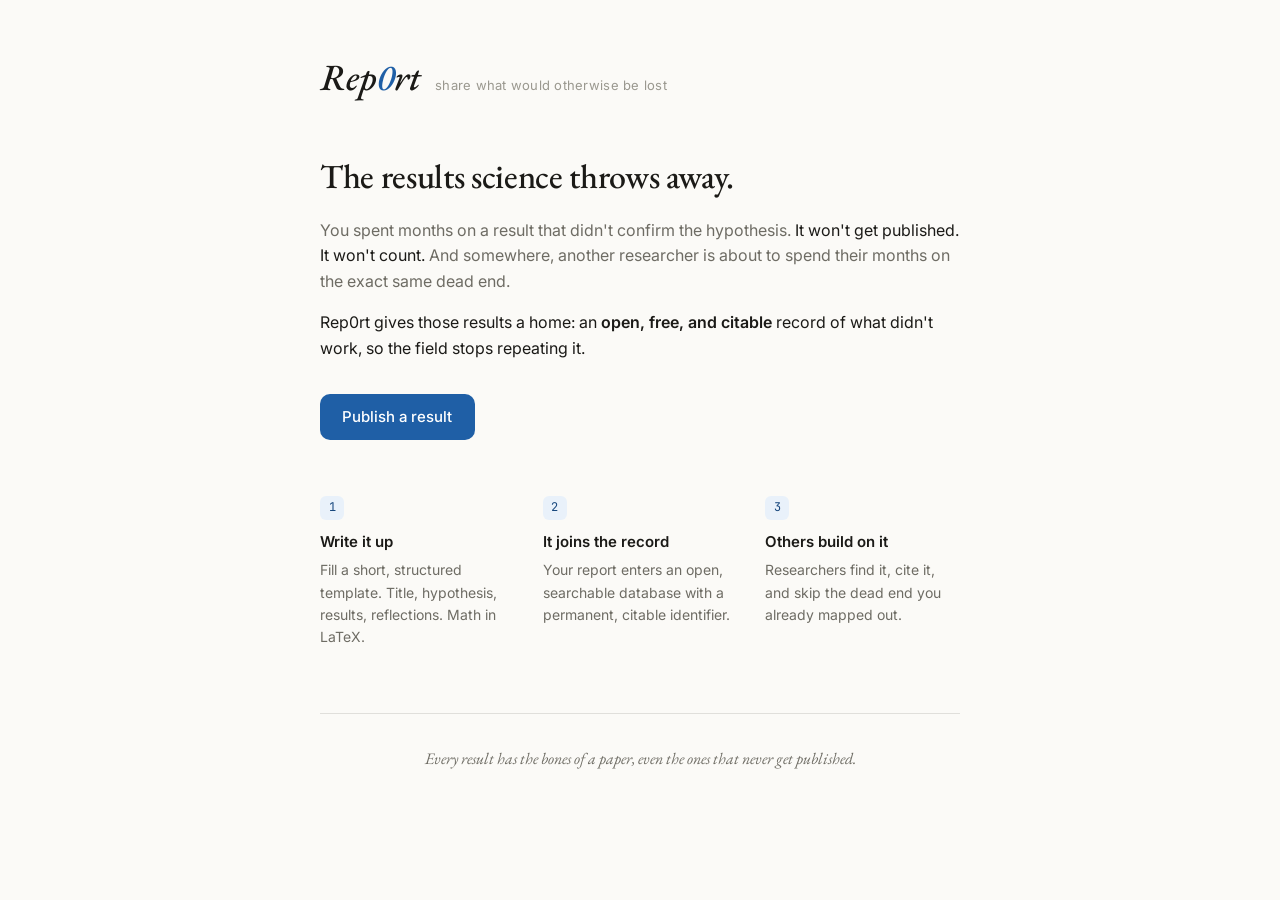
==== index.html @ 69b29905 "Add files via upload" ====
<!DOCTYPE html>
<html lang="en">
<head>
<meta charset="UTF-8" />
<meta name="viewport" content="width=device-width, initial-scale=1.0" />
<title>Rep0rt — share what would otherwise be lost</title>
<link rel="preconnect" href="https://fonts.googleapis.com" />
<link rel="preconnect" href="https://fonts.gstatic.com" crossorigin />
<link href="https://fonts.googleapis.com/css2?family=EB+Garamond:ital,wght@0,400;0,500;1,400;1,500&family=Inter:wght@400;500;600&family=JetBrains+Mono:wght@400&display=swap" rel="stylesheet" />
<style>
  :root {
    --paper:#FBFAF7; --surface:#FFFFFF; --ink:#1B1A17; --muted:#6E6C64; --hint:#9A988F;
    --line:rgba(27,26,23,0.12); --line-strong:rgba(27,26,23,0.24);
    --accent:#1F5FA6; --accent-ink:#16467C; --accent-bg:#E9F1FA;
    --radius:10px;
  }
  @media (prefers-color-scheme: dark) {
    :root {
      --paper:#1A1A18; --surface:#232320; --ink:#ECEAE3; --muted:#A6A49B; --hint:#76746C;
      --line:rgba(236,234,227,0.14); --line-strong:rgba(236,234,227,0.28);
      --accent:#6FA8E0; --accent-ink:#BCD7F2; --accent-bg:#233649;
    }
  }
  * { box-sizing:border-box; }
  body {
    margin:0; background:var(--paper); color:var(--ink);
    font-family:"Inter", system-ui, -apple-system, sans-serif;
    font-size:16px; line-height:1.6; -webkit-font-smoothing:antialiased;
  }
  .wrap { max-width:680px; margin:0 auto; padding:3rem 1.25rem 4rem; }
  header { display:flex; align-items:baseline; gap:14px; flex-wrap:wrap; }
  .mark { font-family:"EB Garamond", Georgia, serif; font-style:italic; font-weight:500; font-size:37px; letter-spacing:0; color:var(--ink); text-decoration:none; }
  .mark .z { color:var(--accent); }
  .meta { font-size:13px; color:var(--hint); letter-spacing:0.02em; }

  .hero { margin-top:3rem; }
  .hero h1 { font-family:"EB Garamond", Georgia, serif; font-weight:500; font-size:34px; line-height:1.25; letter-spacing:-0.01em; margin:0 0 1.25rem; }
  .hook { font-size:16px; color:var(--muted); margin:0 0 1rem; }
  .hook .strong { color:var(--ink); }
  .solution { font-size:16px; color:var(--ink); margin:0 0 2rem; }
  .solution b { font-weight:600; }
  .cta {
    display:inline-block; font-size:15px; font-weight:500; text-decoration:none;
    color:#fff; background:var(--accent); border-radius:var(--radius); padding:0.7rem 1.4rem;
    transition:transform .06s, opacity .12s;
  }
  @media (prefers-color-scheme: dark) { .cta { color:#12100c; } }
  .cta:hover { opacity:0.92; }
  .cta:active { transform:scale(0.98); }

  .steps { margin-top:3.5rem; display:grid; gap:1.5rem; }
  @media (min-width:620px) { .steps { grid-template-columns:repeat(3,1fr); gap:1.75rem; } }
  .step .n { font-family:"JetBrains Mono", monospace; font-size:12px; color:var(--accent-ink); background:var(--accent-bg); width:24px; height:24px; border-radius:6px; display:flex; align-items:center; justify-content:center; margin-bottom:0.6rem; }
  .step h3 { font-size:15px; font-weight:600; margin:0 0 0.35rem; }
  .step p { font-size:14px; color:var(--muted); margin:0; }

  .foot { font-family:"EB Garamond", serif; font-style:italic; font-size:16px; color:var(--muted); text-align:center; margin-top:4rem; padding-top:2rem; border-top:0.5px solid var(--line); }
  :focus-visible { outline:2px solid var(--accent); outline-offset:2px; }
  @media (max-width:560px) { .wrap { padding-top:2rem; } .hero h1 { font-size:28px; } }
</style>
</head>
<body>
<div class="wrap">

  <header>
    <span class="mark">Rep<span class="z">0</span>rt</span>
    <span class="meta">share what would otherwise be lost</span>
  </header>

  <section class="hero">
    <h1>The results science throws away.</h1>
    <p class="hook">You spent months on a result that didn't confirm the hypothesis. <span class="strong">It won't get published. It won't count.</span> And somewhere, another researcher is about to spend their months on the exact same dead end.</p>
    <p class="solution">Rep0rt gives those results a home: an <b>open, free, and citable</b> record of what didn't work, so the field stops repeating it.</p>
    <a class="cta" href="submit.html">Publish a result</a>
  </section>

  <section class="steps">
    <div class="step">
      <div class="n">1</div>
      <h3>Write it up</h3>
      <p>Fill a short, structured template. Title, hypothesis, results, reflections. Math in LaTeX.</p>
    </div>
    <div class="step">
      <div class="n">2</div>
      <h3>It joins the record</h3>
      <p>Your report enters an open, searchable database with a permanent, citable identifier.</p>
    </div>
    <div class="step">
      <div class="n">3</div>
      <h3>Others build on it</h3>
      <p>Researchers find it, cite it, and skip the dead end you already mapped out.</p>
    </div>
  </section>

  <p class="foot">Every result has the bones of a paper, even the ones that never get published.</p>

</div>
</body>
</html>
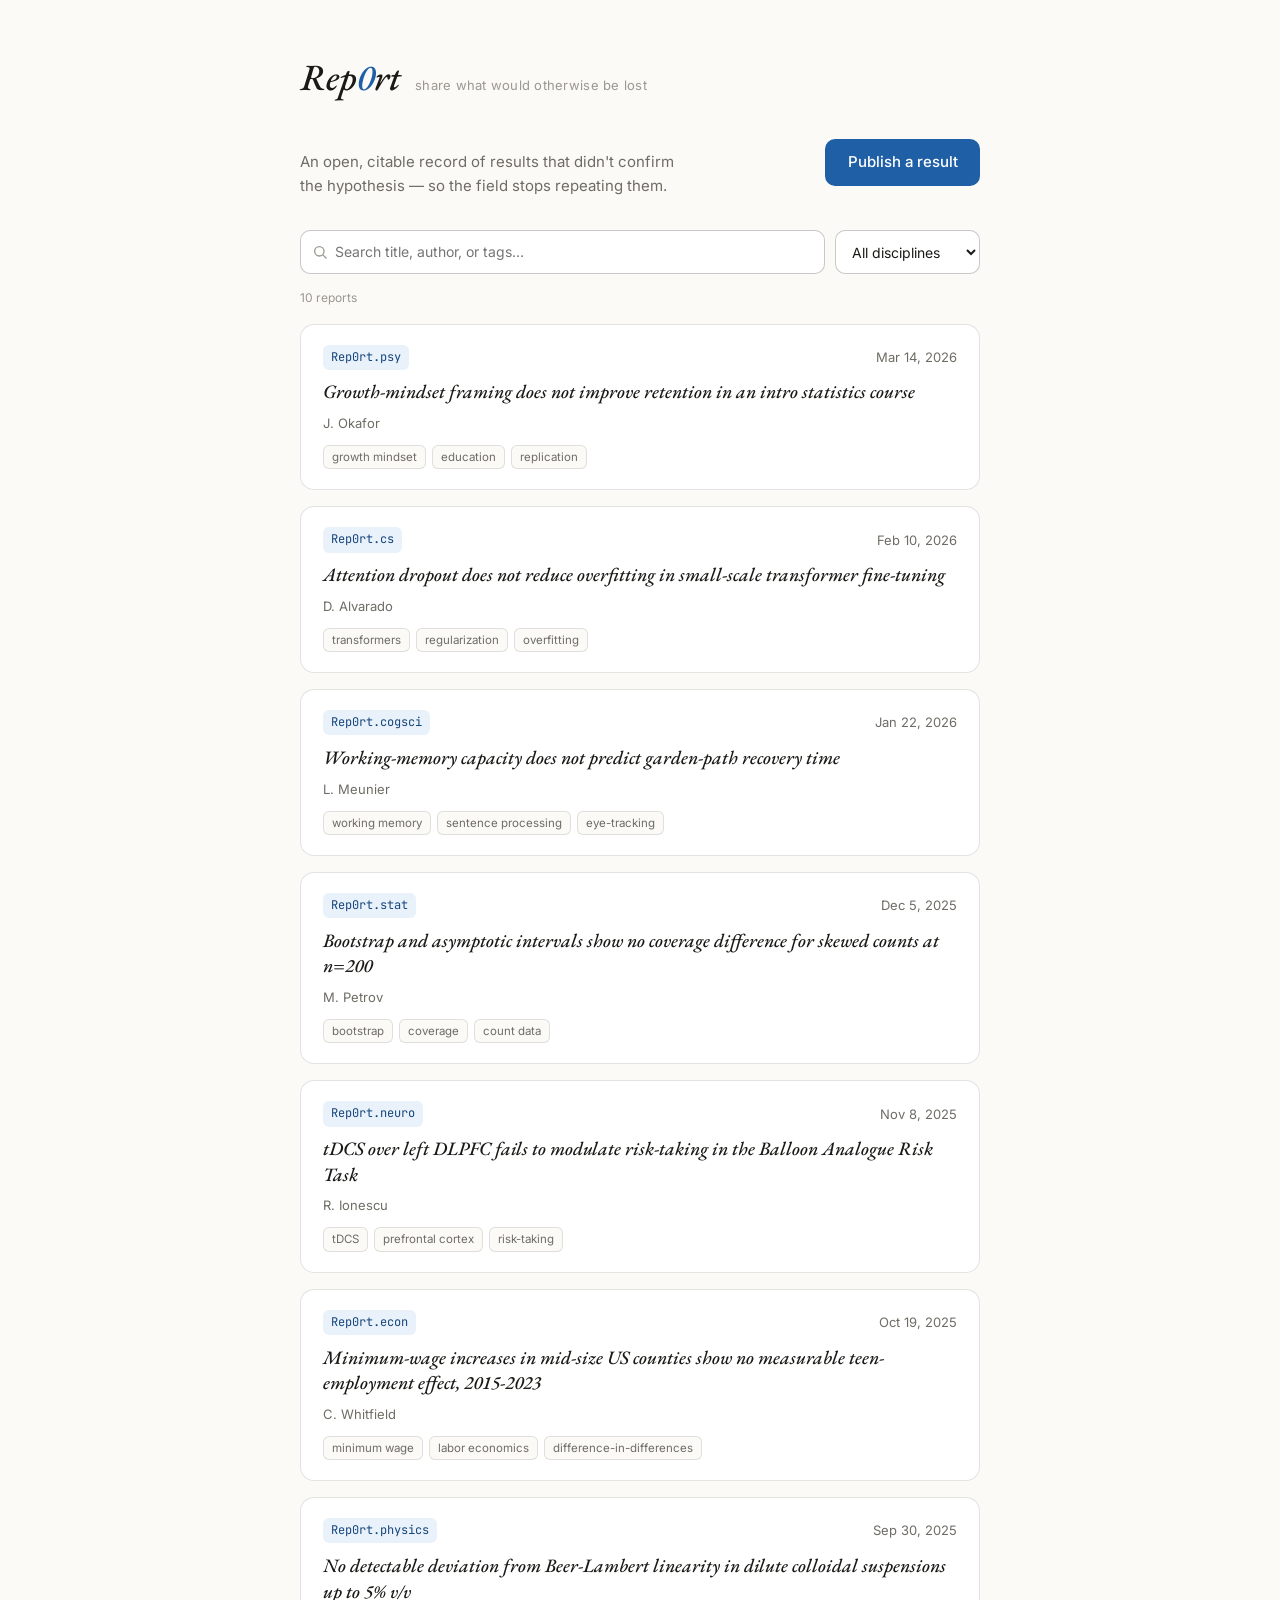
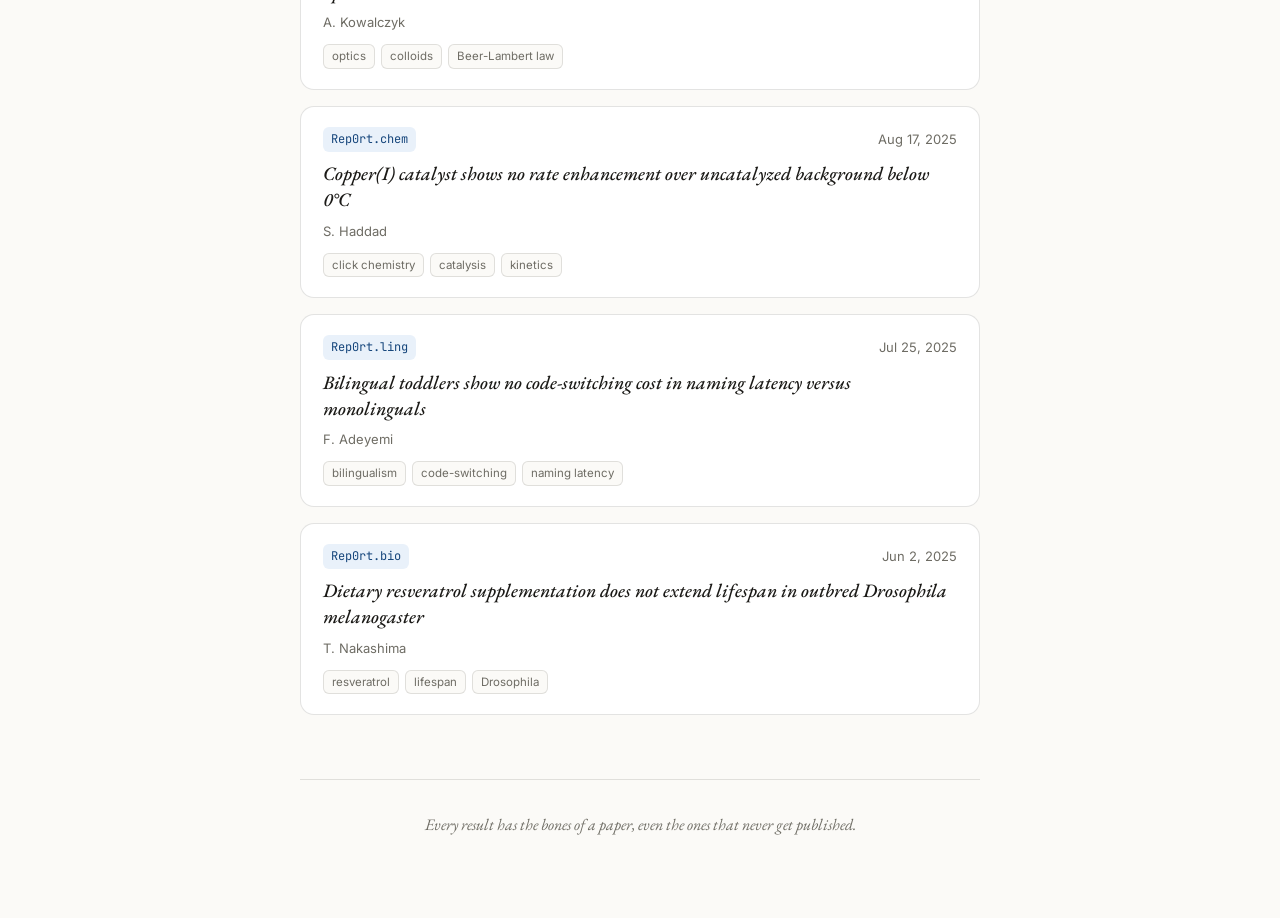
==== commit e640f87f: "Rework site into feed/detail pages with Q&A and moderation Replace the text-heavy landing page with " ====
--- a/index.html
+++ b/index.html
@@ -3,97 +3,86 @@
 <head>
 <meta charset="UTF-8" />
 <meta name="viewport" content="width=device-width, initial-scale=1.0" />
-<title>Rep0rt — share what would otherwise be lost</title>
+<title>Rep0rt — an open record of null results</title>
 <link rel="preconnect" href="https://fonts.googleapis.com" />
 <link rel="preconnect" href="https://fonts.gstatic.com" crossorigin />
 <link href="https://fonts.googleapis.com/css2?family=EB+Garamond:ital,wght@0,400;0,500;1,400;1,500&family=Inter:wght@400;500;600&family=JetBrains+Mono:wght@400&display=swap" rel="stylesheet" />
+<link rel="stylesheet" href="assets/rep0rt.css" />
 <style>
-  :root {
-    --paper:#FBFAF7; --surface:#FFFFFF; --ink:#1B1A17; --muted:#6E6C64; --hint:#9A988F;
-    --line:rgba(27,26,23,0.12); --line-strong:rgba(27,26,23,0.24);
-    --accent:#1F5FA6; --accent-ink:#16467C; --accent-bg:#E9F1FA;
-    --radius:10px;
+  .lede { display:flex; align-items:baseline; justify-content:space-between; gap:1.5rem; flex-wrap:wrap; margin-top:2rem; }
+  .lede p { font-size:15px; color:var(--muted); margin:0; max-width:44ch; }
+
+  .bar { display:flex; gap:10px; margin-top:2rem; }
+  .search-wrap { position:relative; flex:1; }
+  .search-wrap svg { position:absolute; left:12px; top:50%; transform:translateY(-50%); width:16px; height:16px; color:var(--hint); pointer-events:none; }
+  #search {
+    width:100%; background:var(--surface); color:var(--ink);
+    border:0.5px solid var(--line-strong); border-radius:var(--radius);
+    padding:0.6rem 0.75rem 0.6rem 2.1rem; font:inherit; font-size:14px; outline:none;
+    transition:border-color .12s, box-shadow .12s;
   }
-  @media (prefers-color-scheme: dark) {
-    :root {
-      --paper:#1A1A18; --surface:#232320; --ink:#ECEAE3; --muted:#A6A49B; --hint:#76746C;
-      --line:rgba(236,234,227,0.14); --line-strong:rgba(236,234,227,0.28);
-      --accent:#6FA8E0; --accent-ink:#BCD7F2; --accent-bg:#233649;
-    }
+  #search:focus { border-color:var(--accent); box-shadow:0 0 0 3px var(--accent-bg); }
+  #discipline-filter {
+    background:var(--surface); color:var(--ink); border:0.5px solid var(--line-strong);
+    border-radius:var(--radius); padding:0.6rem 0.75rem; font:inherit; font-size:14px;
+    outline:none; cursor:pointer; max-width:190px; transition:border-color .12s, box-shadow .12s;
   }
-  * { box-sizing:border-box; }
-  body {
-    margin:0; background:var(--paper); color:var(--ink);
-    font-family:"Inter", system-ui, -apple-system, sans-serif;
-    font-size:16px; line-height:1.6; -webkit-font-smoothing:antialiased;
+  #discipline-filter:focus { border-color:var(--accent); box-shadow:0 0 0 3px var(--accent-bg); }
+
+  .count { font-size:12px; color:var(--hint); margin:0.9rem 0 0; }
+
+  .cards { display:grid; gap:1rem; margin-top:1rem; }
+  .card {
+    display:block; background:var(--surface); border:0.5px solid var(--line); border-radius:14px;
+    padding:1.25rem 1.4rem; text-decoration:none; color:inherit; cursor:pointer;
+    transition:border-color .12s, transform .06s;
   }
-  .wrap { max-width:680px; margin:0 auto; padding:3rem 1.25rem 4rem; }
-  header { display:flex; align-items:baseline; gap:14px; flex-wrap:wrap; }
-  .mark { font-family:"EB Garamond", Georgia, serif; font-style:italic; font-weight:500; font-size:37px; letter-spacing:0; color:var(--ink); text-decoration:none; }
-  .mark .z { color:var(--accent); }
-  .meta { font-size:13px; color:var(--hint); letter-spacing:0.02em; }
+  .card:hover { border-color:var(--line-strong); }
+  .card:active { transform:scale(0.995); }
+  .card-top { display:flex; align-items:center; justify-content:space-between; gap:10px; margin-bottom:0.6rem; }
+  .card h2 { font-family:"EB Garamond", Georgia, serif; font-weight:500; font-style:italic; font-size:19px; line-height:1.35; margin:0 0 0.5rem; color:var(--ink); }
+  .card-meta { display:flex; flex-wrap:wrap; gap:6px 10px; font-size:13px; color:var(--muted); align-items:center; }
+  .card-meta .dot { color:var(--hint); }
+  .card-tags { display:flex; flex-wrap:wrap; gap:6px; margin-top:0.7rem; }
+  .tag { font-size:11.5px; color:var(--muted); background:var(--paper); border:0.5px solid var(--line); border-radius:6px; padding:2px 8px; }
 
-  .hero { margin-top:3rem; }
-  .hero h1 { font-family:"EB Garamond", Georgia, serif; font-weight:500; font-size:34px; line-height:1.25; letter-spacing:-0.01em; margin:0 0 1.25rem; }
-  .hook { font-size:16px; color:var(--muted); margin:0 0 1rem; }
-  .hook .strong { color:var(--ink); }
-  .solution { font-size:16px; color:var(--ink); margin:0 0 2rem; }
-  .solution b { font-weight:600; }
-  .cta {
-    display:inline-block; font-size:15px; font-weight:500; text-decoration:none;
-    color:#fff; background:var(--accent); border-radius:var(--radius); padding:0.7rem 1.4rem;
-    transition:transform .06s, opacity .12s;
-  }
-  @media (prefers-color-scheme: dark) { .cta { color:#12100c; } }
-  .cta:hover { opacity:0.92; }
-  .cta:active { transform:scale(0.98); }
-
-  .steps { margin-top:3.5rem; display:grid; gap:1.5rem; }
-  @media (min-width:620px) { .steps { grid-template-columns:repeat(3,1fr); gap:1.75rem; } }
-  .step .n { font-family:"JetBrains Mono", monospace; font-size:12px; color:var(--accent-ink); background:var(--accent-bg); width:24px; height:24px; border-radius:6px; display:flex; align-items:center; justify-content:center; margin-bottom:0.6rem; }
-  .step h3 { font-size:15px; font-weight:600; margin:0 0 0.35rem; }
-  .step p { font-size:14px; color:var(--muted); margin:0; }
-
-  .foot { font-family:"EB Garamond", serif; font-style:italic; font-size:16px; color:var(--muted); text-align:center; margin-top:4rem; padding-top:2rem; border-top:0.5px solid var(--line); }
-  :focus-visible { outline:2px solid var(--accent); outline-offset:2px; }
-  @media (max-width:560px) { .wrap { padding-top:2rem; } .hero h1 { font-size:28px; } }
+  .empty { text-align:center; color:var(--hint); font-size:14px; padding:2.5rem 0; }
+  @media (max-width:560px) { .bar { flex-direction:column; } #discipline-filter { max-width:none; } }
 </style>
 </head>
 <body>
 <div class="wrap">
 
-  <header>
+  <header class="site">
     <span class="mark">Rep<span class="z">0</span>rt</span>
     <span class="meta">share what would otherwise be lost</span>
   </header>
 
-  <section class="hero">
-    <h1>The results science throws away.</h1>
-    <p class="hook">You spent months on a result that didn't confirm the hypothesis. <span class="strong">It won't get published. It won't count.</span> And somewhere, another researcher is about to spend their months on the exact same dead end.</p>
-    <p class="solution">Rep0rt gives those results a home: an <b>open, free, and citable</b> record of what didn't work, so the field stops repeating it.</p>
+  <section class="lede">
+    <p>An open, citable record of results that didn't confirm the hypothesis — so the field stops repeating them.</p>
     <a class="cta" href="submit.html">Publish a result</a>
   </section>
 
-  <section class="steps">
-    <div class="step">
-      <div class="n">1</div>
-      <h3>Write it up</h3>
-      <p>Fill a short, structured template. Title, hypothesis, results, reflections. Math in LaTeX.</p>
+  <div class="bar">
+    <div class="search-wrap">
+      <svg viewBox="0 0 24 24" fill="none" stroke="currentColor" stroke-width="2" stroke-linecap="round" stroke-linejoin="round"><circle cx="11" cy="11" r="7"/><path d="M21 21l-4.3-4.3"/></svg>
+      <input type="text" id="search" placeholder="Search title, author, or tags…" autocomplete="off" />
     </div>
-    <div class="step">
-      <div class="n">2</div>
-      <h3>It joins the record</h3>
-      <p>Your report enters an open, searchable database with a permanent, citable identifier.</p>
-    </div>
-    <div class="step">
-      <div class="n">3</div>
-      <h3>Others build on it</h3>
-      <p>Researchers find it, cite it, and skip the dead end you already mapped out.</p>
-    </div>
-  </section>
+    <select id="discipline-filter" aria-label="Filter by discipline">
+      <option value="">All disciplines</option>
+    </select>
+  </div>
+
+  <p class="count" id="count"></p>
+
+  <div class="cards" id="cards"></div>
+  <p class="empty" id="empty" hidden>No reports match your search.</p>
 
   <p class="foot">Every result has the bones of a paper, even the ones that never get published.</p>
 
 </div>
+
+<script src="assets/reports-data.js"></script>
+<script src="assets/index.js"></script>
 </body>
 </html>
--- a/assets/rep0rt.css
+++ b/assets/rep0rt.css
@@ -0,0 +1,53 @@
+/* Shared tokens and base styles for index.html / report.html / submit.html.
+   Page-specific layout stays in each page's own <style> block. */
+:root {
+  --paper:#FBFAF7; --surface:#FFFFFF; --ink:#1B1A17; --muted:#6E6C64; --hint:#9A988F;
+  --line:rgba(27,26,23,0.12); --line-strong:rgba(27,26,23,0.24);
+  --accent:#1F5FA6; --accent-ink:#16467C; --accent-bg:#E9F1FA;
+  --warn:#B26B00; --danger:#B42318;
+  --radius:10px;
+}
+@media (prefers-color-scheme: dark) {
+  :root {
+    --paper:#1A1A18; --surface:#232320; --ink:#ECEAE3; --muted:#A6A49B; --hint:#76746C;
+    --line:rgba(236,234,227,0.14); --line-strong:rgba(236,234,227,0.28);
+    --accent:#6FA8E0; --accent-ink:#BCD7F2; --accent-bg:#233649;
+    --warn:#E5A94D; --danger:#E88A82;
+  }
+}
+* { box-sizing:border-box; }
+body {
+  margin:0; background:var(--paper); color:var(--ink);
+  font-family:"Inter", system-ui, -apple-system, sans-serif;
+  font-size:16px; line-height:1.6; -webkit-font-smoothing:antialiased;
+}
+.wrap { max-width:720px; margin:0 auto; padding:3rem 1.25rem 4rem; }
+
+header.site { display:flex; align-items:baseline; gap:14px; flex-wrap:wrap; }
+.mark { font-family:"EB Garamond", Georgia, serif; font-style:italic; font-weight:500; font-size:37px; letter-spacing:0; color:var(--ink); text-decoration:none; }
+.mark .z { color:var(--accent); }
+.meta { font-size:13px; color:var(--hint); letter-spacing:0.02em; }
+
+.cta {
+  display:inline-block; font-size:15px; font-weight:500; text-decoration:none;
+  color:#fff; background:var(--accent); border-radius:var(--radius); padding:0.7rem 1.4rem;
+  transition:transform .06s, opacity .12s;
+}
+@media (prefers-color-scheme: dark) { .cta { color:#12100c; } }
+.cta:hover { opacity:0.92; }
+.cta:active { transform:scale(0.98); }
+
+button.btn {
+  font:inherit; font-size:14px; cursor:pointer; background:transparent; color:var(--ink);
+  border:0.5px solid var(--line-strong); border-radius:var(--radius); padding:0.55rem 1rem; transition:background .12s, transform .06s;
+}
+button.btn:hover { background:var(--surface); }
+button.btn:active { transform:scale(0.98); }
+button.primary { border-color:var(--accent); color:var(--accent-ink); background:var(--accent-bg); }
+
+.tex { font-family:"JetBrains Mono", monospace; font-size:10px; letter-spacing:0.04em; color:var(--accent-ink); background:var(--accent-bg); padding:2px 7px; border-radius:6px; text-transform:uppercase; }
+.disc-badge { font-family:"JetBrains Mono", monospace; font-size:12px; color:var(--accent-ink); background:var(--accent-bg); padding:3px 8px; border-radius:6px; white-space:nowrap; }
+
+.foot { font-family:"EB Garamond", serif; font-style:italic; font-size:16px; color:var(--muted); text-align:center; margin-top:4rem; padding-top:2rem; border-top:0.5px solid var(--line); }
+:focus-visible { outline:2px solid var(--accent); outline-offset:2px; }
+@media (max-width:560px) { .wrap { padding-top:2rem; } }
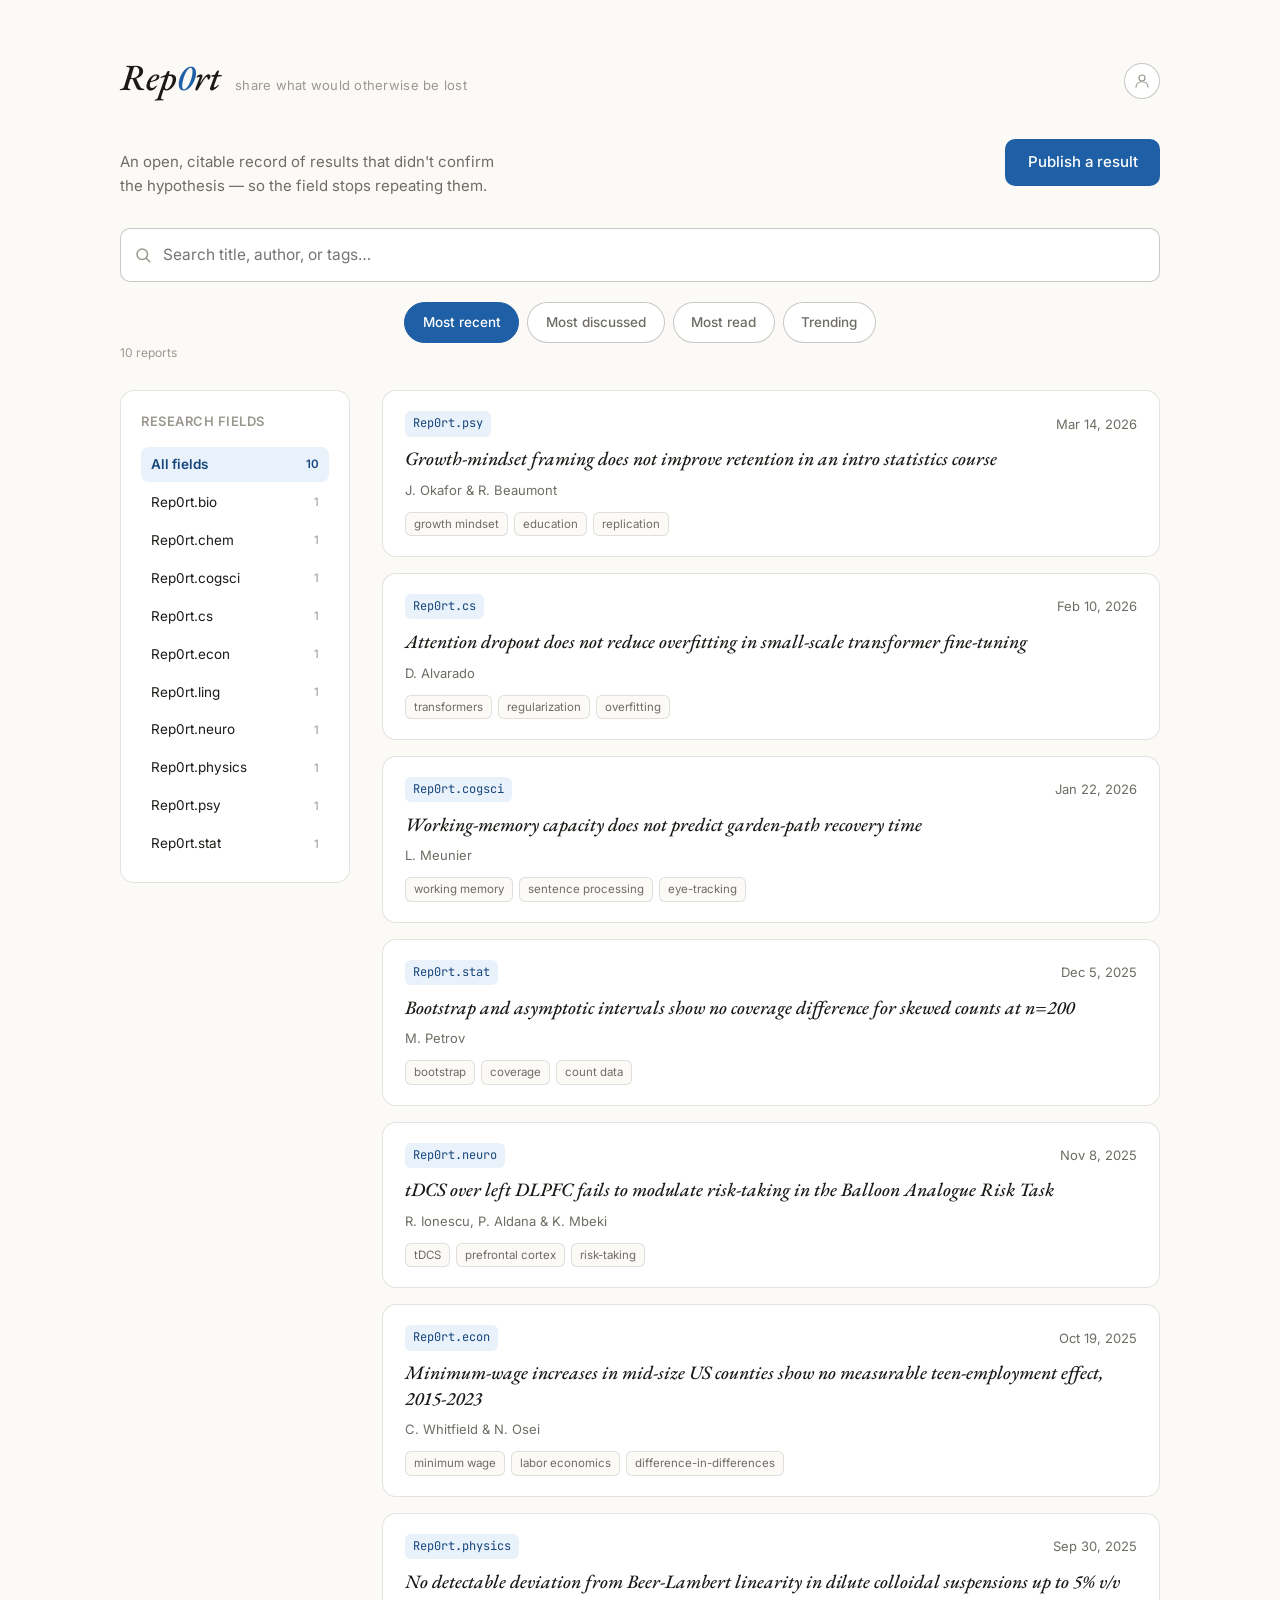
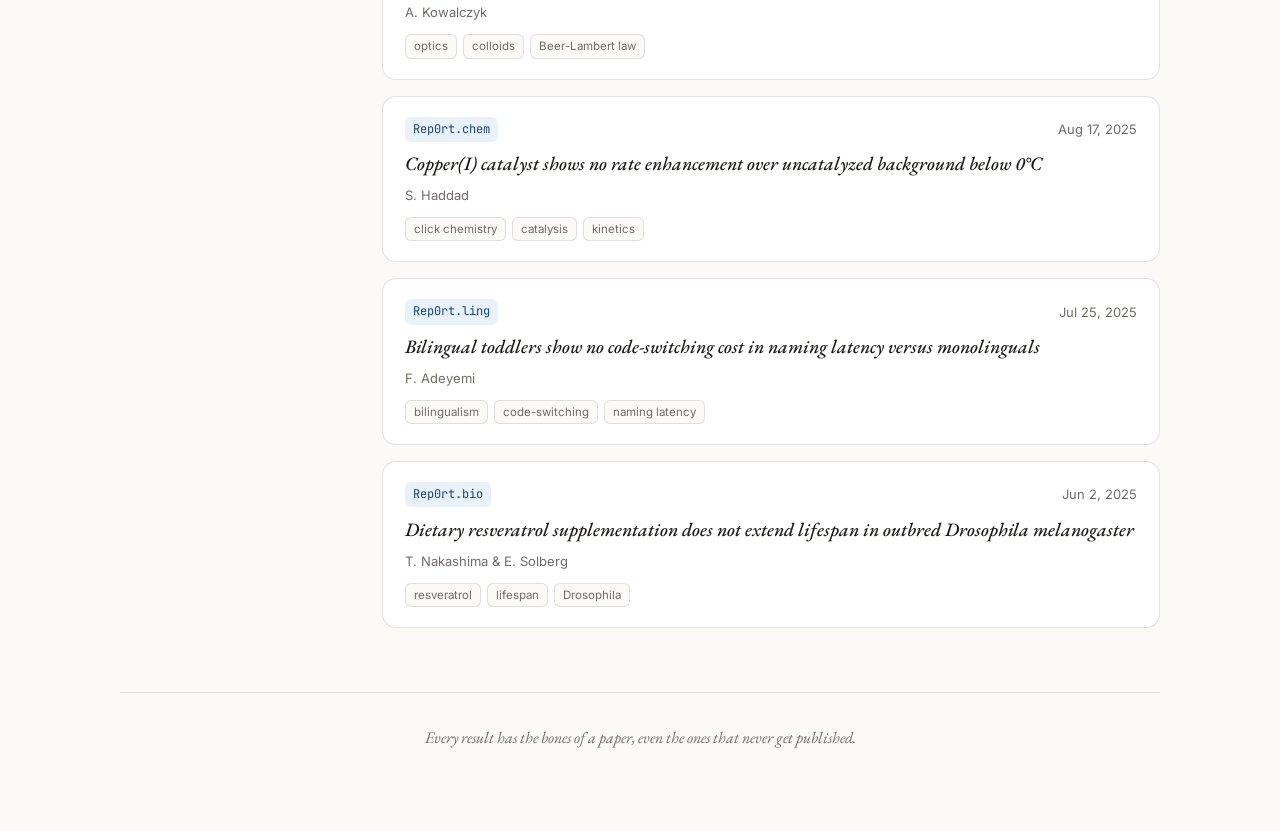
==== commit e49d17c5: "Redesign landing page: profile avatar, sort tabs, discipline sidebar Top right: a generic profile av" ====
--- a/index.html
+++ b/index.html
@@ -9,29 +9,72 @@
 <link href="https://fonts.googleapis.com/css2?family=EB+Garamond:ital,wght@0,400;0,500;1,400;1,500&family=Inter:wght@400;500;600&family=JetBrains+Mono:wght@400&display=swap" rel="stylesheet" />
 <link rel="stylesheet" href="assets/rep0rt.css" />
 <style>
+  .wrap { max-width:1080px; }
+
+  header.site { justify-content:space-between; }
+  .brand-group { display:flex; align-items:baseline; gap:14px; flex-wrap:wrap; }
+
+  .profile-wrap { position:relative; flex:none; }
+  .profile-btn {
+    width:36px; height:36px; border-radius:50%; border:0.5px solid var(--line-strong);
+    background:var(--surface); color:var(--hint); display:flex; align-items:center; justify-content:center;
+    cursor:pointer; padding:0; transition:border-color .12s, color .12s, background .12s;
+  }
+  .profile-btn:hover { border-color:var(--accent); color:var(--accent); }
+  .profile-btn.logged-in { background:var(--accent-bg); border-color:var(--accent); color:var(--accent-ink); }
+  .profile-btn svg { width:18px; height:18px; }
+  .profile-pop {
+    position:absolute; top:calc(100% + 10px); right:0; background:var(--surface); border:0.5px solid var(--line);
+    border-radius:12px; padding:1rem; width:210px; box-shadow:0 10px 28px rgba(0,0,0,0.14); z-index:20;
+  }
+  .profile-pop[hidden] { display:none; }
+  .profile-pop p { font-size:13px; color:var(--muted); margin:0 0 0.8rem; line-height:1.5; }
+  .profile-pop .btn { width:100%; }
+
   .lede { display:flex; align-items:baseline; justify-content:space-between; gap:1.5rem; flex-wrap:wrap; margin-top:2rem; }
   .lede p { font-size:15px; color:var(--muted); margin:0; max-width:44ch; }
 
-  .bar { display:flex; gap:10px; margin-top:2rem; }
-  .search-wrap { position:relative; flex:1; }
-  .search-wrap svg { position:absolute; left:12px; top:50%; transform:translateY(-50%); width:16px; height:16px; color:var(--hint); pointer-events:none; }
+  .search-wrap { position:relative; margin-top:1.85rem; }
+  .search-wrap svg { position:absolute; left:14px; top:50%; transform:translateY(-50%); width:18px; height:18px; color:var(--hint); pointer-events:none; }
   #search {
     width:100%; background:var(--surface); color:var(--ink);
     border:0.5px solid var(--line-strong); border-radius:var(--radius);
-    padding:0.6rem 0.75rem 0.6rem 2.1rem; font:inherit; font-size:14px; outline:none;
+    padding:0.85rem 1rem 0.85rem 2.6rem; font:inherit; font-size:15.5px; outline:none;
     transition:border-color .12s, box-shadow .12s;
   }
   #search:focus { border-color:var(--accent); box-shadow:0 0 0 3px var(--accent-bg); }
-  #discipline-filter {
-    background:var(--surface); color:var(--ink); border:0.5px solid var(--line-strong);
-    border-radius:var(--radius); padding:0.6rem 0.75rem; font:inherit; font-size:14px;
-    outline:none; cursor:pointer; max-width:190px; transition:border-color .12s, box-shadow .12s;
+
+  .sort-tabs { display:flex; gap:8px; justify-content:center; margin:1.25rem 0 0; flex-wrap:wrap; }
+  .sort-tab {
+    font:inherit; font-size:13.5px; font-weight:500; padding:0.55rem 1.1rem; border-radius:999px;
+    border:0.5px solid var(--line-strong); background:var(--surface); color:var(--muted); cursor:pointer;
+    transition:background .12s, color .12s, border-color .12s;
   }
-  #discipline-filter:focus { border-color:var(--accent); box-shadow:0 0 0 3px var(--accent-bg); }
+  .sort-tab:hover { border-color:var(--accent); color:var(--accent-ink); }
+  .sort-tab.active { background:var(--accent); color:#fff; border-color:var(--accent); }
+  @media (prefers-color-scheme: dark) { .sort-tab.active { color:#12100c; } }
 
-  .count { font-size:12px; color:var(--hint); margin:0.9rem 0 0; }
+  .layout { display:flex; gap:2rem; align-items:flex-start; margin-top:1.75rem; }
+  .feed-main { flex:1; min-width:0; }
 
-  .cards { display:grid; gap:1rem; margin-top:1rem; }
+  .sidebar {
+    width:230px; flex:none; background:var(--surface); border:0.5px solid var(--line);
+    border-radius:14px; padding:1.25rem; position:sticky; top:1.5rem;
+  }
+  .sidebar-title { font-size:13px; font-weight:600; text-transform:uppercase; letter-spacing:0.04em; color:var(--hint); margin:0 0 0.9rem; }
+  .field-list { list-style:none; margin:0; padding:0; display:flex; flex-direction:column; gap:2px; }
+  .field-item {
+    display:flex; align-items:center; justify-content:space-between; gap:8px; padding:0.45rem 0.6rem;
+    border-radius:8px; text-decoration:none; color:var(--ink); font-size:13.5px; transition:background .12s;
+  }
+  .field-item:hover { background:var(--paper); }
+  .field-item.active { background:var(--accent-bg); color:var(--accent-ink); font-weight:600; }
+  .field-item .field-count { font-size:11.5px; color:var(--hint); }
+  .field-item.active .field-count { color:var(--accent-ink); }
+
+  .count { font-size:12px; color:var(--hint); margin:0 0 0.9rem; }
+
+  .cards { display:grid; gap:1rem; }
   .card {
     display:block; background:var(--surface); border:0.5px solid var(--line); border-radius:14px;
     padding:1.25rem 1.4rem; text-decoration:none; color:inherit; cursor:pointer;
@@ -47,15 +90,31 @@
   .tag { font-size:11.5px; color:var(--muted); background:var(--paper); border:0.5px solid var(--line); border-radius:6px; padding:2px 8px; }
 
   .empty { text-align:center; color:var(--hint); font-size:14px; padding:2.5rem 0; }
-  @media (max-width:560px) { .bar { flex-direction:column; } #discipline-filter { max-width:none; } }
+
+  @media (max-width:800px) {
+    .layout { flex-direction:column; }
+    .sidebar { width:100%; position:static; }
+  }
+  @media (max-width:560px) { .wrap { padding-top:2rem; } }
 </style>
 </head>
 <body>
 <div class="wrap">
 
   <header class="site">
-    <span class="mark">Rep<span class="z">0</span>rt</span>
-    <span class="meta">share what would otherwise be lost</span>
+    <div class="brand-group">
+      <span class="mark">Rep<span class="z">0</span>rt</span>
+      <span class="meta">share what would otherwise be lost</span>
+    </div>
+    <div class="profile-wrap">
+      <button type="button" class="profile-btn" id="profile-btn" aria-haspopup="true" aria-expanded="false" title="Account">
+        <svg viewBox="0 0 24 24" fill="none" stroke="currentColor" stroke-width="1.6" stroke-linecap="round" stroke-linejoin="round"><circle cx="12" cy="8" r="4"/><path d="M4 20c0-4.4 3.6-7 8-7s8 2.6 8 7"/></svg>
+      </button>
+      <div class="profile-pop" id="profile-pop" hidden>
+        <p>You're not logged in.</p>
+        <button type="button" class="btn primary" id="profile-login">Log in</button>
+      </div>
+    </div>
   </header>
 
   <section class="lede">
@@ -63,20 +122,31 @@
     <a class="cta" href="submit.html">Publish a result</a>
   </section>
 
-  <div class="bar">
-    <div class="search-wrap">
-      <svg viewBox="0 0 24 24" fill="none" stroke="currentColor" stroke-width="2" stroke-linecap="round" stroke-linejoin="round"><circle cx="11" cy="11" r="7"/><path d="M21 21l-4.3-4.3"/></svg>
-      <input type="text" id="search" placeholder="Search title, author, or tags…" autocomplete="off" />
-    </div>
-    <select id="discipline-filter" aria-label="Filter by discipline">
-      <option value="">All disciplines</option>
-    </select>
+  <div class="search-wrap">
+    <svg viewBox="0 0 24 24" fill="none" stroke="currentColor" stroke-width="2" stroke-linecap="round" stroke-linejoin="round"><circle cx="11" cy="11" r="7"/><path d="M21 21l-4.3-4.3"/></svg>
+    <input type="text" id="search" placeholder="Search title, author, or tags…" autocomplete="off" />
+  </div>
+
+  <div class="sort-tabs" role="tablist" id="sort-tabs">
+    <button type="button" class="sort-tab active" data-sort="recent" role="tab" aria-selected="true">Most recent</button>
+    <button type="button" class="sort-tab" data-sort="discussed" role="tab" aria-selected="false">Most discussed</button>
+    <button type="button" class="sort-tab" data-sort="read" role="tab" aria-selected="false">Most read</button>
+    <button type="button" class="sort-tab" data-sort="trending" role="tab" aria-selected="false">Trending</button>
   </div>
 
   <p class="count" id="count"></p>
 
-  <div class="cards" id="cards"></div>
-  <p class="empty" id="empty" hidden>No reports match your search.</p>
+  <div class="layout">
+    <aside class="sidebar">
+      <h2 class="sidebar-title">Research fields</h2>
+      <ul class="field-list" id="field-list"></ul>
+    </aside>
+
+    <main class="feed-main">
+      <div class="cards" id="cards"></div>
+      <p class="empty" id="empty" hidden>No reports match your search.</p>
+    </main>
+  </div>
 
   <p class="foot">Every result has the bones of a paper, even the ones that never get published.</p>
 
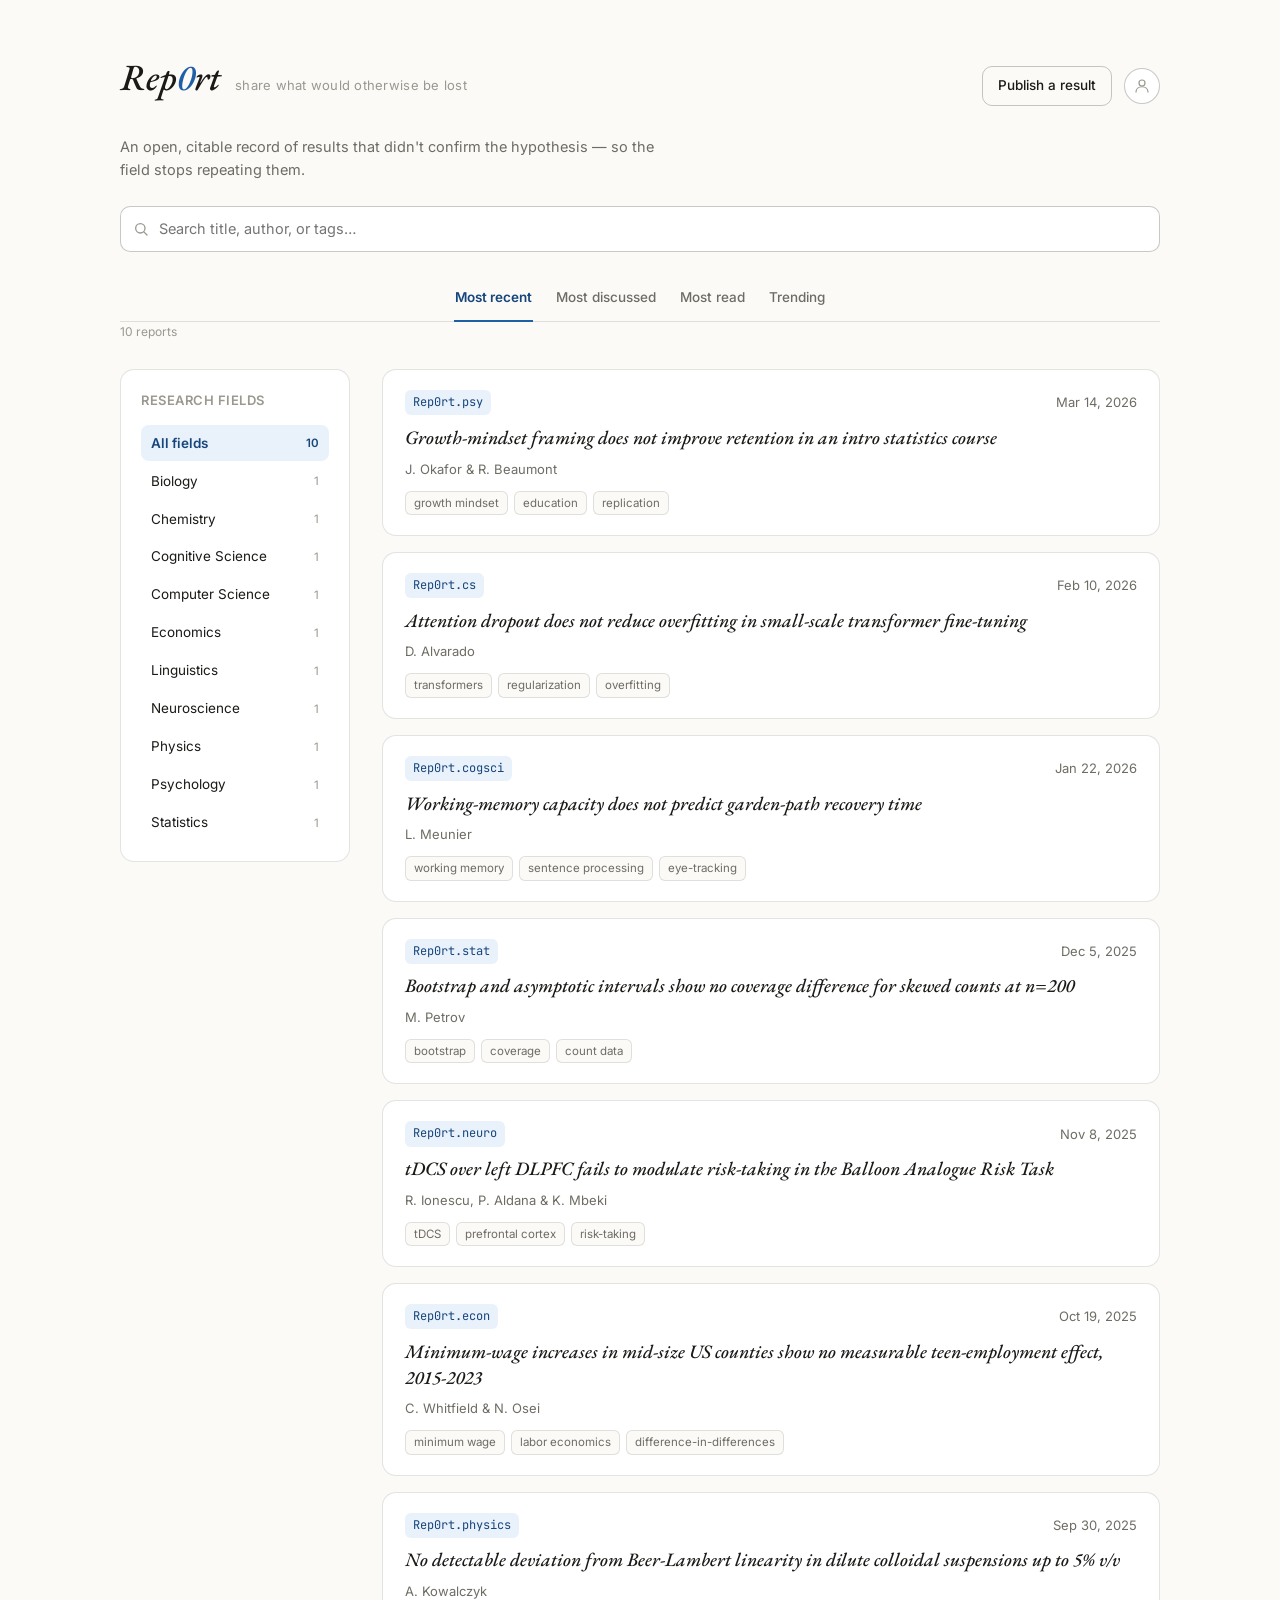
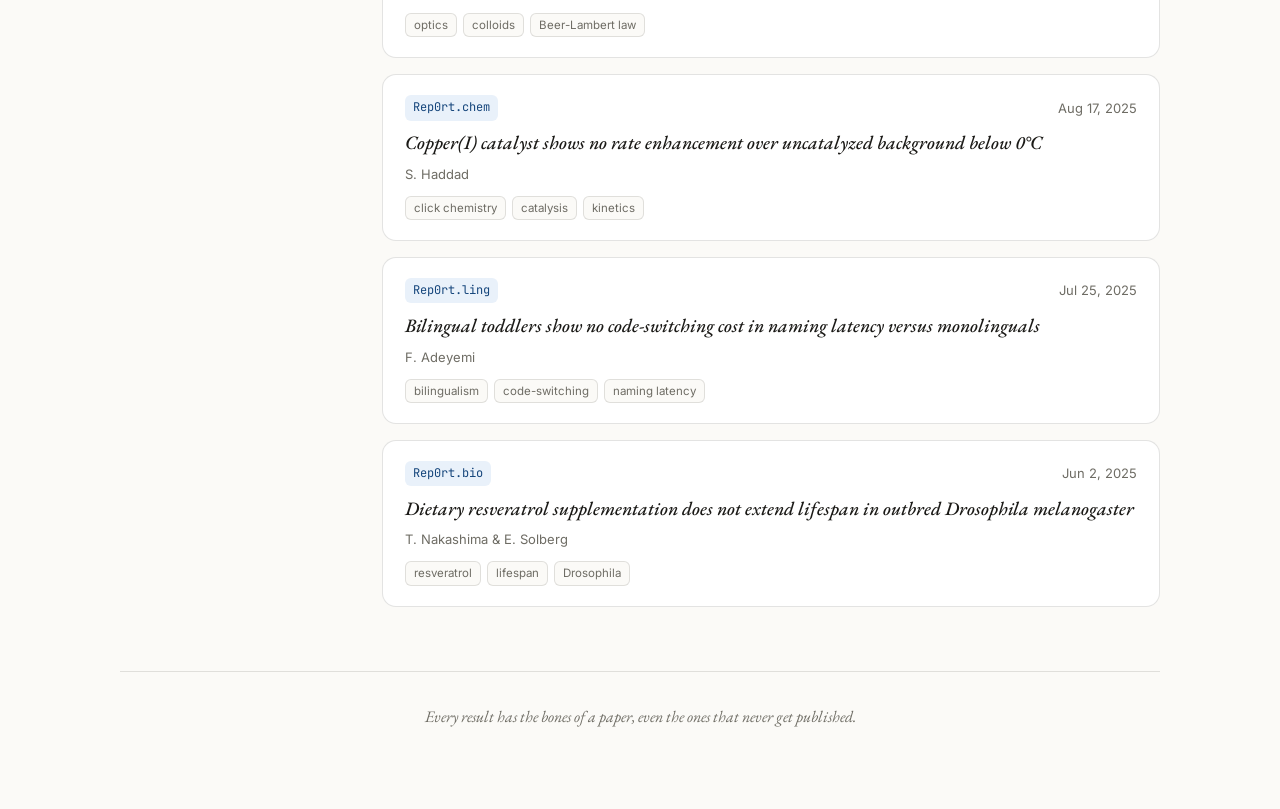
==== commit df654838: "Fix landing page visual hierarchy; spell out discipline names Search bar, Publish button, and the fo" ====
--- a/index.html
+++ b/index.html
@@ -13,6 +13,13 @@
 
   header.site { justify-content:space-between; }
   .brand-group { display:flex; align-items:baseline; gap:14px; flex-wrap:wrap; }
+  .header-actions { display:flex; align-items:center; gap:12px; flex:none; }
+  .btn-publish {
+    font-size:13.5px; font-weight:500; padding:0.5rem 0.95rem; border-radius:var(--radius);
+    border:0.5px solid var(--line-strong); color:var(--ink); text-decoration:none; white-space:nowrap;
+    transition:border-color .12s, color .12s;
+  }
+  .btn-publish:hover { border-color:var(--accent); color:var(--accent-ink); }
 
   .profile-wrap { position:relative; flex:none; }
   .profile-btn {
@@ -31,28 +38,26 @@
   .profile-pop p { font-size:13px; color:var(--muted); margin:0 0 0.8rem; line-height:1.5; }
   .profile-pop .btn { width:100%; }
 
-  .lede { display:flex; align-items:baseline; justify-content:space-between; gap:1.5rem; flex-wrap:wrap; margin-top:2rem; }
-  .lede p { font-size:15px; color:var(--muted); margin:0; max-width:44ch; }
+  .lede { font-size:14.5px; color:var(--muted); margin:1.75rem 0 0; max-width:62ch; }
 
-  .search-wrap { position:relative; margin-top:1.85rem; }
-  .search-wrap svg { position:absolute; left:14px; top:50%; transform:translateY(-50%); width:18px; height:18px; color:var(--hint); pointer-events:none; }
+  .search-wrap { position:relative; margin-top:1.5rem; }
+  .search-wrap svg { position:absolute; left:13px; top:50%; transform:translateY(-50%); width:16px; height:16px; color:var(--hint); pointer-events:none; }
   #search {
     width:100%; background:var(--surface); color:var(--ink);
     border:0.5px solid var(--line-strong); border-radius:var(--radius);
-    padding:0.85rem 1rem 0.85rem 2.6rem; font:inherit; font-size:15.5px; outline:none;
+    padding:0.65rem 0.85rem 0.65rem 2.35rem; font:inherit; font-size:14.5px; outline:none;
     transition:border-color .12s, box-shadow .12s;
   }
   #search:focus { border-color:var(--accent); box-shadow:0 0 0 3px var(--accent-bg); }
 
-  .sort-tabs { display:flex; gap:8px; justify-content:center; margin:1.25rem 0 0; flex-wrap:wrap; }
+  .sort-tabs { display:flex; gap:22px; justify-content:center; margin:1.5rem 0 0; flex-wrap:wrap; border-bottom:0.5px solid var(--line); }
   .sort-tab {
-    font:inherit; font-size:13.5px; font-weight:500; padding:0.55rem 1.1rem; border-radius:999px;
-    border:0.5px solid var(--line-strong); background:var(--surface); color:var(--muted); cursor:pointer;
-    transition:background .12s, color .12s, border-color .12s;
+    font:inherit; font-size:13.5px; font-weight:500; padding:0.7rem 1px; margin-bottom:-0.5px;
+    background:none; border:none; border-bottom:2px solid transparent; color:var(--muted); cursor:pointer;
+    transition:color .12s, border-color .12s;
   }
-  .sort-tab:hover { border-color:var(--accent); color:var(--accent-ink); }
-  .sort-tab.active { background:var(--accent); color:#fff; border-color:var(--accent); }
-  @media (prefers-color-scheme: dark) { .sort-tab.active { color:#12100c; } }
+  .sort-tab:hover { color:var(--ink); }
+  .sort-tab.active { color:var(--accent-ink); border-bottom-color:var(--accent); font-weight:600; }
 
   .layout { display:flex; gap:2rem; align-items:flex-start; margin-top:1.75rem; }
   .feed-main { flex:1; min-width:0; }
@@ -106,21 +111,21 @@
       <span class="mark">Rep<span class="z">0</span>rt</span>
       <span class="meta">share what would otherwise be lost</span>
     </div>
-    <div class="profile-wrap">
-      <button type="button" class="profile-btn" id="profile-btn" aria-haspopup="true" aria-expanded="false" title="Account">
-        <svg viewBox="0 0 24 24" fill="none" stroke="currentColor" stroke-width="1.6" stroke-linecap="round" stroke-linejoin="round"><circle cx="12" cy="8" r="4"/><path d="M4 20c0-4.4 3.6-7 8-7s8 2.6 8 7"/></svg>
-      </button>
-      <div class="profile-pop" id="profile-pop" hidden>
-        <p>You're not logged in.</p>
-        <button type="button" class="btn primary" id="profile-login">Log in</button>
+    <div class="header-actions">
+      <a class="btn-publish" href="submit.html">Publish a result</a>
+      <div class="profile-wrap">
+        <button type="button" class="profile-btn" id="profile-btn" aria-haspopup="true" aria-expanded="false" title="Account">
+          <svg viewBox="0 0 24 24" fill="none" stroke="currentColor" stroke-width="1.6" stroke-linecap="round" stroke-linejoin="round"><circle cx="12" cy="8" r="4"/><path d="M4 20c0-4.4 3.6-7 8-7s8 2.6 8 7"/></svg>
+        </button>
+        <div class="profile-pop" id="profile-pop" hidden>
+          <p>You're not logged in.</p>
+          <button type="button" class="btn primary" id="profile-login">Log in</button>
+        </div>
       </div>
     </div>
   </header>
 
-  <section class="lede">
-    <p>An open, citable record of results that didn't confirm the hypothesis — so the field stops repeating them.</p>
-    <a class="cta" href="submit.html">Publish a result</a>
-  </section>
+  <p class="lede">An open, citable record of results that didn't confirm the hypothesis — so the field stops repeating them.</p>
 
   <div class="search-wrap">
     <svg viewBox="0 0 24 24" fill="none" stroke="currentColor" stroke-width="2" stroke-linecap="round" stroke-linejoin="round"><circle cx="11" cy="11" r="7"/><path d="M21 21l-4.3-4.3"/></svg>
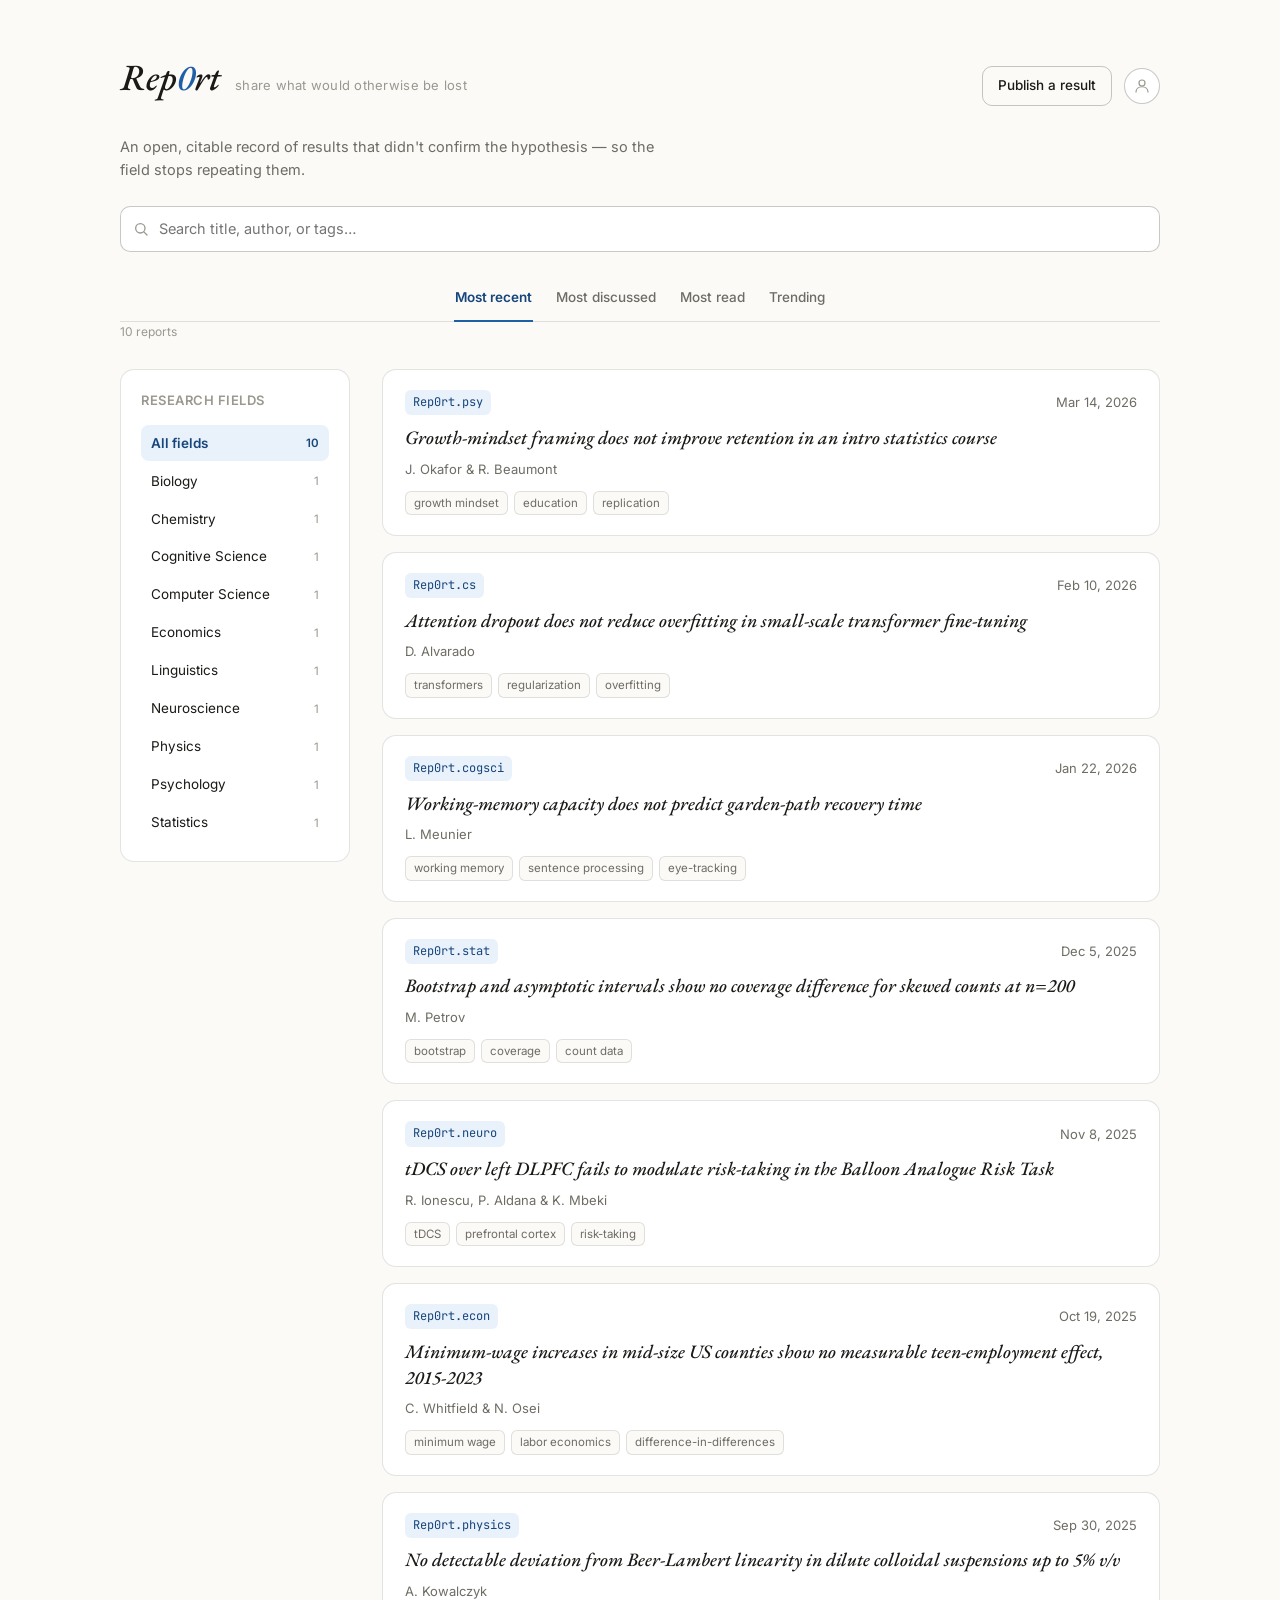
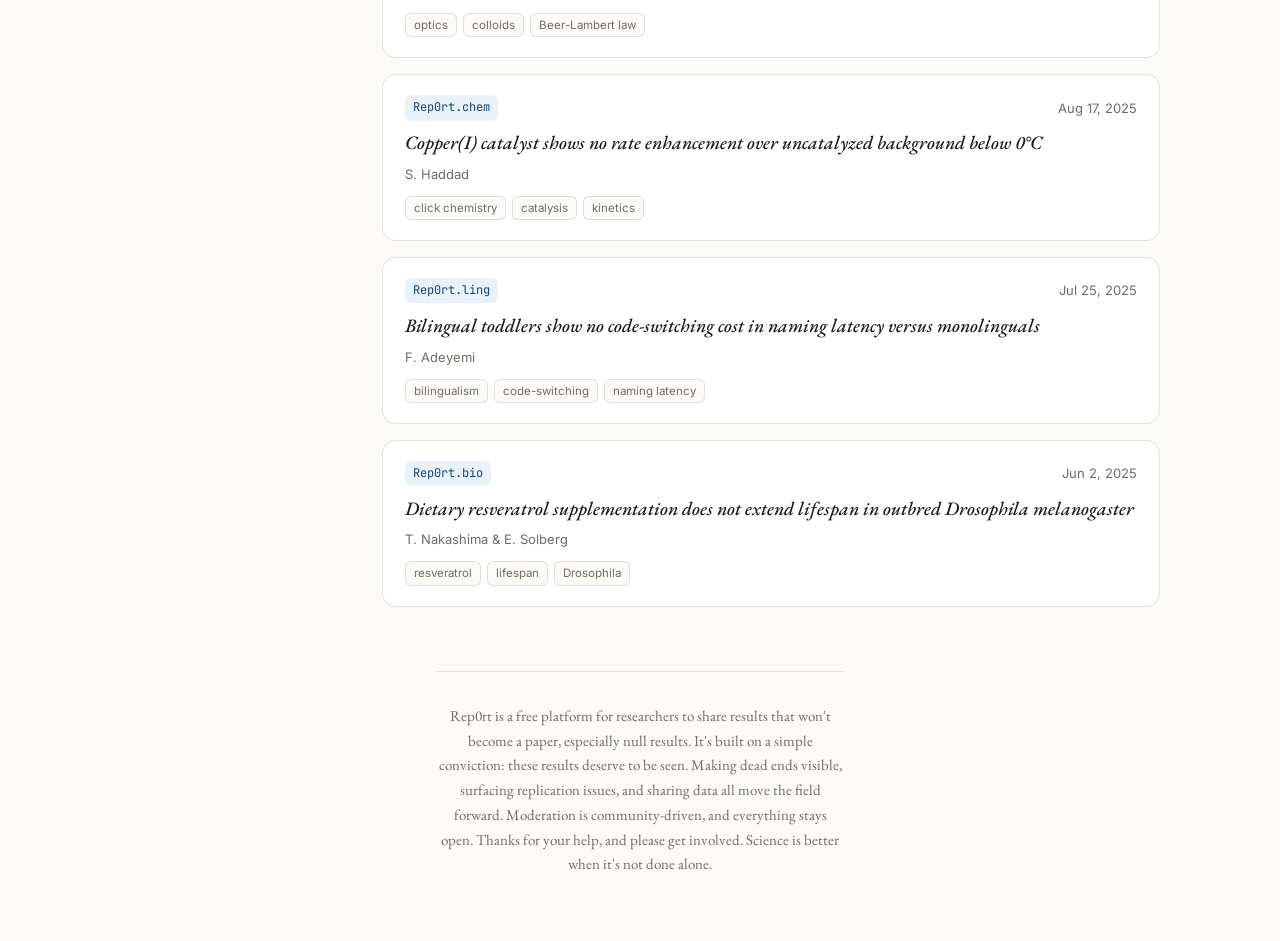
==== commit 3c5a4b4e: "Replace footer quote with a full mission statement The old .foot styling (italic, no width constrain" ====
--- a/index.html
+++ b/index.html
@@ -153,7 +153,7 @@
     </main>
   </div>
 
-  <p class="foot">Every result has the bones of a paper, even the ones that never get published.</p>
+  <p class="foot">Rep0rt is a free platform for researchers to share results that won't become a paper, especially null results. It's built on a simple conviction: these results deserve to be seen. Making dead ends visible, surfacing replication issues, and sharing data all move the field forward. Moderation is community-driven, and everything stays open. Thanks for your help, and please get involved. Science is better when it's not done alone.</p>
 
 </div>
 
--- a/assets/rep0rt.css
+++ b/assets/rep0rt.css
@@ -48,6 +48,6 @@
 .tex { font-family:"JetBrains Mono", monospace; font-size:10px; letter-spacing:0.04em; color:var(--accent-ink); background:var(--accent-bg); padding:2px 7px; border-radius:6px; text-transform:uppercase; }
 .disc-badge { font-family:"JetBrains Mono", monospace; font-size:12px; color:var(--accent-ink); background:var(--accent-bg); padding:3px 8px; border-radius:6px; white-space:nowrap; }
 
-.foot { font-family:"EB Garamond", serif; font-style:italic; font-size:16px; color:var(--muted); text-align:center; margin-top:4rem; padding-top:2rem; border-top:0.5px solid var(--line); }
+.foot { font-family:"EB Garamond", serif; font-style:normal; font-size:15px; line-height:1.65; color:var(--muted); text-align:center; max-width:58ch; margin:4rem auto 0; padding-top:2rem; border-top:0.5px solid var(--line); }
 :focus-visible { outline:2px solid var(--accent); outline-offset:2px; }
 @media (max-width:560px) { .wrap { padding-top:2rem; } }
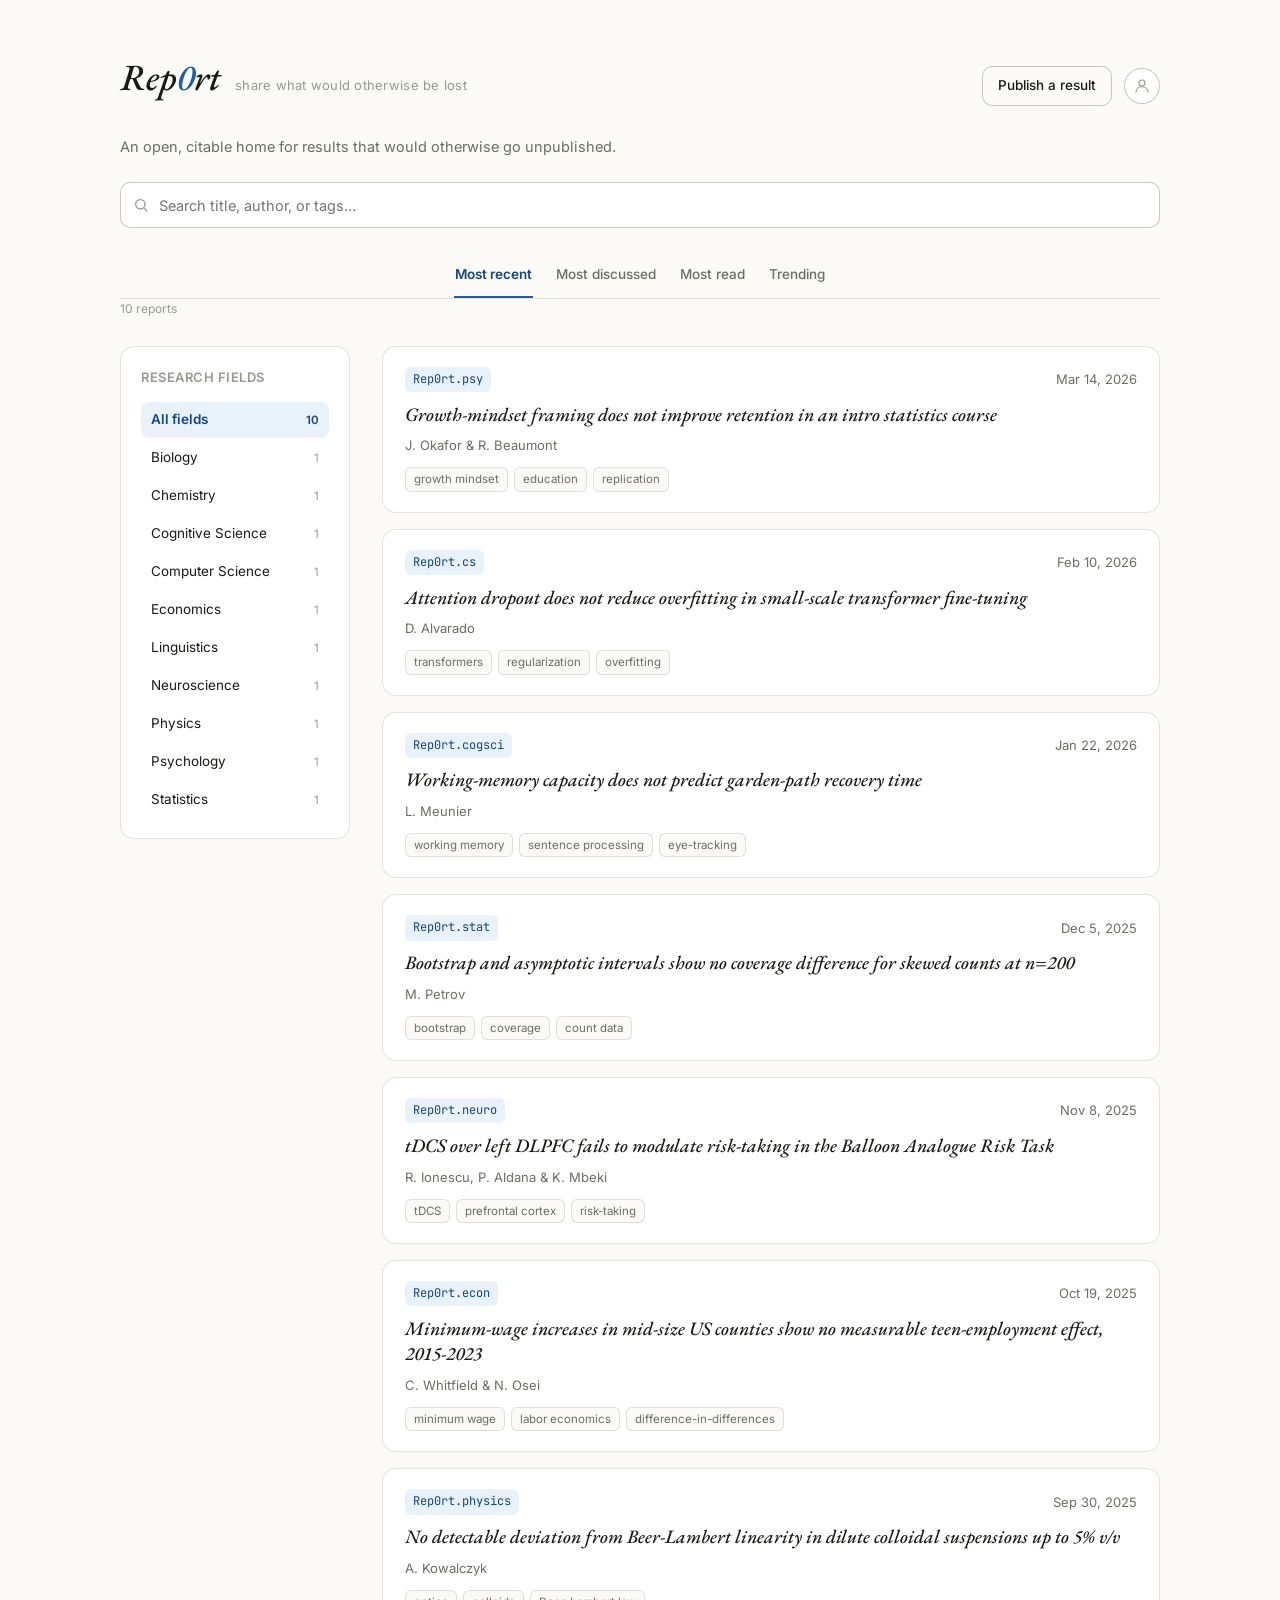
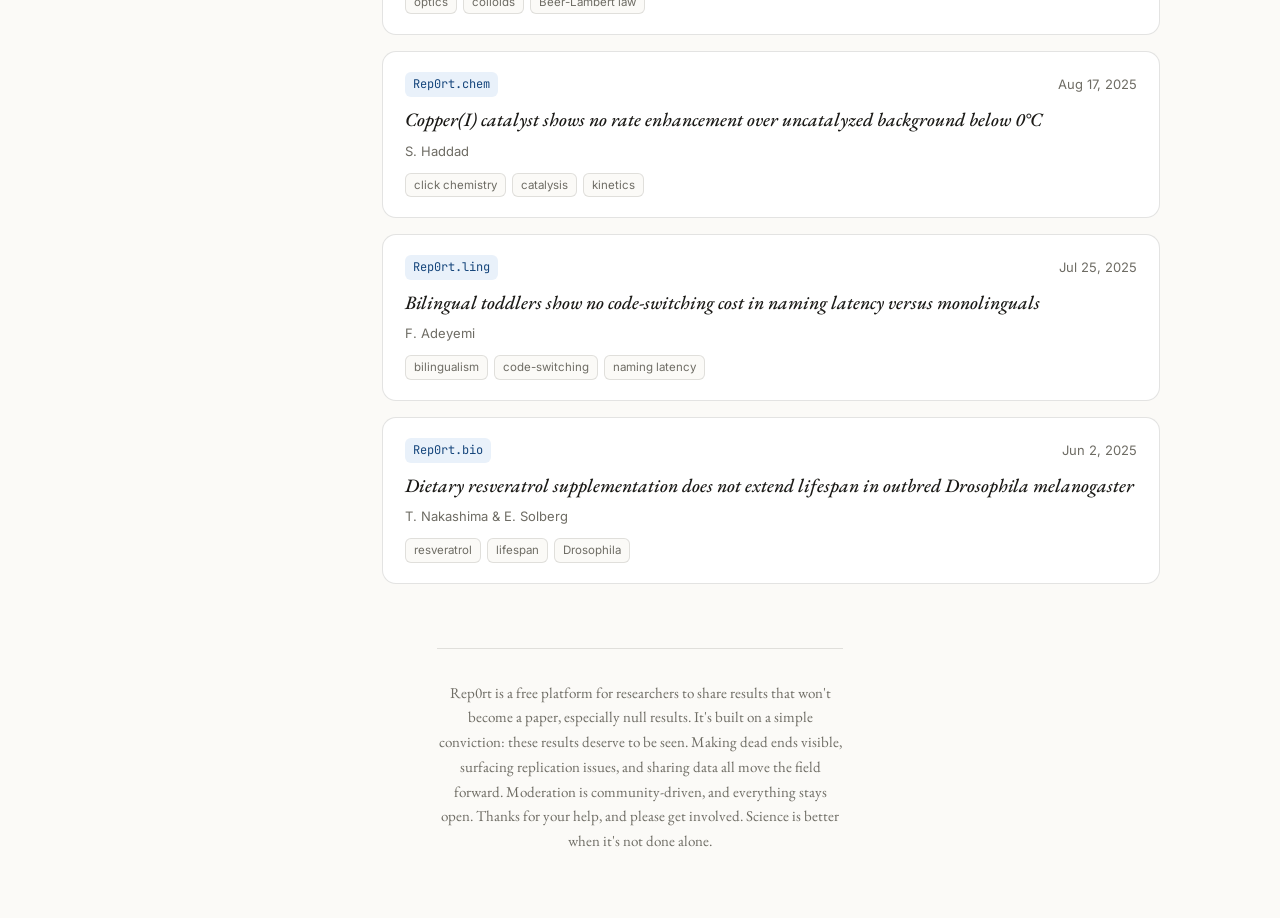
==== commit f6e44439: "Update landing page one-liner" ====
--- a/index.html
+++ b/index.html
@@ -125,7 +125,7 @@
     </div>
   </header>
 
-  <p class="lede">An open, citable record of results that didn't confirm the hypothesis — so the field stops repeating them.</p>
+  <p class="lede">An open, citable home for results that would otherwise go unpublished.</p>
 
   <div class="search-wrap">
     <svg viewBox="0 0 24 24" fill="none" stroke="currentColor" stroke-width="2" stroke-linecap="round" stroke-linejoin="round"><circle cx="11" cy="11" r="7"/><path d="M21 21l-4.3-4.3"/></svg>
